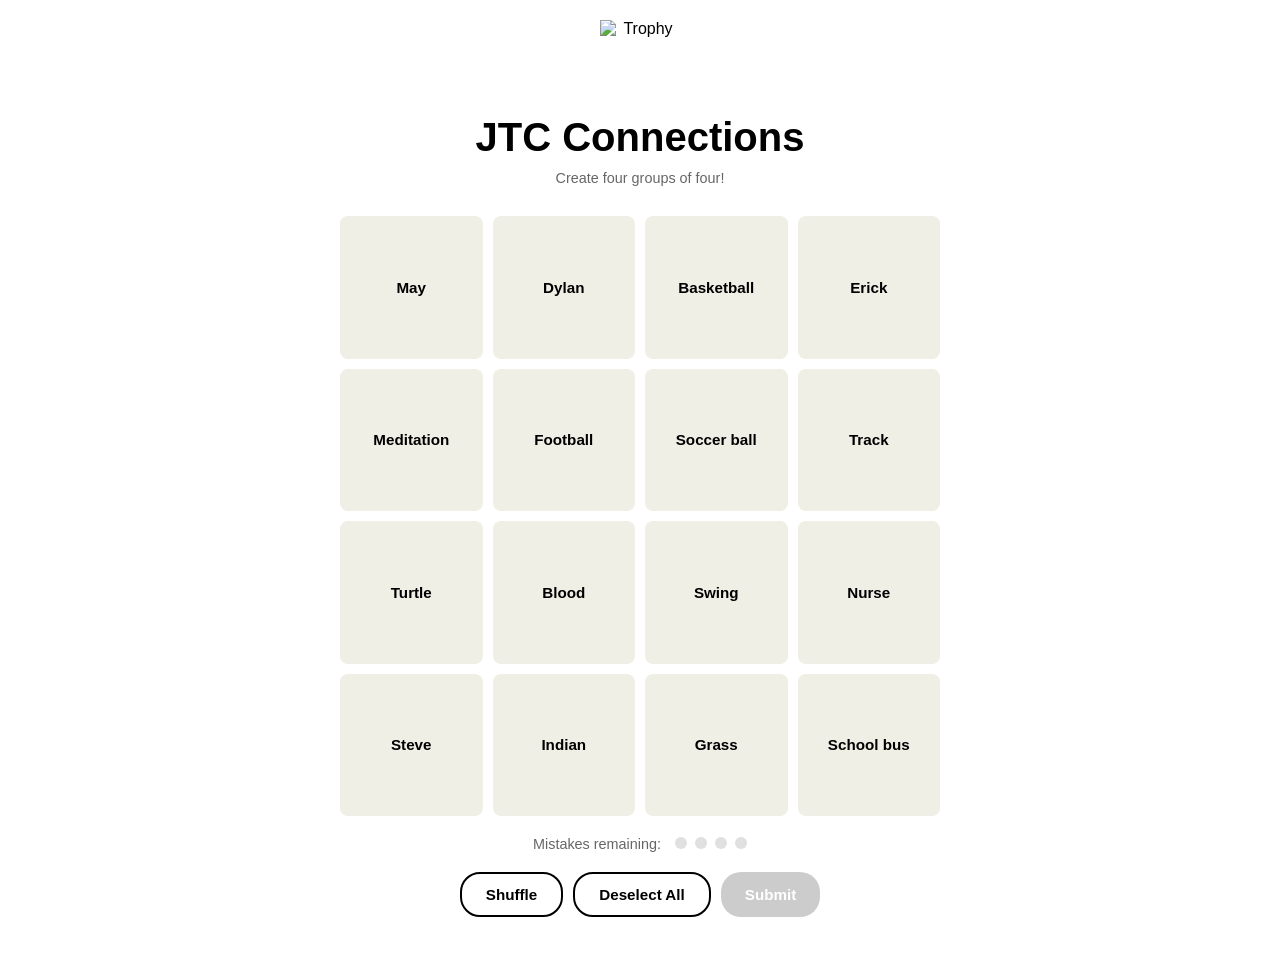
==== index.html @ 6e7b90ce "Rename Thunderdome to index.html" ====
<!DOCTYPE html>
<html lang="en">
<head>
    <meta charset="UTF-8">
    <meta name="viewport" content="width=device-width, initial-scale=1.0">
    <title>JTC Connections</title>
    <link rel="icon" type="image/png" href="IMG_5024.jpg">
    <style>
        * {
            margin: 0;
            padding: 0;
            box-sizing: border-box;
        }

        body {
            font-family: -apple-system, BlinkMacSystemFont, 'Segoe UI', Arial, sans-serif;
            background-color: #ffffff;
            display: flex;
            justify-content: center;
            align-items: center;
            min-height: 100vh;
            padding: 20px;
        }

        .game-container {
            max-width: 600px;
            width: 100%;
        }

        .header {
            text-align: center;
            margin-bottom: 30px;
        }

        .trophy-icon {
            width: 80px;
            height: 80px;
            margin: 0 auto 15px;
            display: block;
        }

        h1 {
            font-size: 2.5rem;
            font-weight: 700;
            margin-bottom: 10px;
        }

        .subtitle {
            color: #666;
            font-size: 0.9rem;
        }

        .solved-categories {
            margin-bottom: 20px;
        }

        .category-result {
            background-color: #f0f0f0;
            padding: 20px;
            margin-bottom: 10px;
            border-radius: 8px;
            text-align: center;
        }

        .category-result.yellow { background-color: #f9df6d; }
        .category-result.green { background-color: #a0c35a; }
        .category-result.blue { background-color: #b0c4ef; }
        .category-result.purple { background-color: #ba81c5; }

        .category-title {
            font-weight: 700;
            font-size: 1rem;
            margin-bottom: 8px;
            text-transform: uppercase;
        }

        .category-words {
            font-size: 0.95rem;
        }

        .grid {
            display: grid;
            grid-template-columns: repeat(4, 1fr);
            gap: 10px;
            margin-bottom: 20px;
        }

        .word-tile {
            background-color: #efefe6;
            aspect-ratio: 1;
            display: flex;
            align-items: center;
            justify-content: center;
            border-radius: 8px;
            text-align: center;
            cursor: pointer;
            font-weight: 600;
            font-size: 0.95rem;
            transition: all 0.2s;
            user-select: none;
            padding: 10px;
        }

        .word-tile:hover {
            background-color: #e0e0d8;
        }

        .word-tile.selected {
            background-color: #5a594e;
            color: white;
        }

        @keyframes shake {
            0%, 100% { transform: translateX(0); }
            25% { transform: translateX(-8px); }
            75% { transform: translateX(8px); }
        }

        .word-tile.shake {
            animation: shake 0.3s ease-in-out;
        }

        @keyframes bounce {
            0%, 100% { transform: translateY(0); }
            50% { transform: translateY(-10px); }
        }

        .word-tile.bounce {
            animation: bounce 0.5s ease-in-out;
        }

        .controls {
            display: flex;
            justify-content: center;
            gap: 10px;
            margin-bottom: 20px;
        }

        button {
            padding: 12px 24px;
            border: none;
            border-radius: 20px;
            font-weight: 600;
            cursor: pointer;
            font-size: 0.95rem;
            transition: all 0.2s;
        }

        .shuffle-btn {
            background-color: #fff;
            border: 2px solid #000;
        }

        .shuffle-btn:hover {
            background-color: #f0f0f0;
        }

        .deselect-btn {
            background-color: #fff;
            border: 2px solid #000;
        }

        .deselect-btn:hover {
            background-color: #f0f0f0;
        }

        .submit-btn {
            background-color: #000;
            color: white;
        }

        .submit-btn:hover {
            background-color: #333;
        }

        .submit-btn:disabled {
            background-color: #ccc;
            cursor: not-allowed;
        }

        .mistakes {
            text-align: center;
            margin-bottom: 20px;
            font-size: 0.9rem;
            color: #666;
        }

        .mistake-dots {
            display: inline-flex;
            gap: 8px;
            margin-left: 10px;
        }

        .mistake-dot {
            width: 12px;
            height: 12px;
            border-radius: 50%;
            background-color: #e0e0e0;
        }

        .mistake-dot.used {
            background-color: #5a594e;
        }

        .message {
            text-align: center;
            margin-bottom: 20px;
            padding: 15px;
            border-radius: 8px;
            font-weight: 600;
            display: none;
        }

        .message.show {
            display: block;
        }

        .message.error {
            background-color: #f8d7da;
            color: #721c24;
        }

        .message.one-away {
            background-color: #fff3cd;
            color: #856404;
        }

        .message.success {
            background-color: #d4edda;
            color: #155724;
        }

        .end-screen {
            text-align: center;
            padding: 40px 20px;
            display: none;
        }

        .end-screen.show {
            display: block;
        }

        .end-screen h2 {
            font-size: 2rem;
            margin-bottom: 20px;
        }

        .emoji-summary {
            font-size: 2rem;
            line-height: 1.2;
            margin: 20px 0;
            letter-spacing: 2px;
        }

        .share-btn {
            background-color: #538d4e;
            color: white;
            padding: 12px 24px;
            margin: 10px;
            border-radius: 20px;
            border: none;
            font-weight: 600;
            cursor: pointer;
            font-size: 0.95rem;
        }

        .share-btn:hover {
            background-color: #6aaa64;
        }

        .play-again-btn {
            background-color: #000;
            color: white;
            padding: 15px 30px;
            margin-top: 20px;
        }

        .play-again-btn:hover {
            background-color: #333;
        }
    </style>
</head>
<body>
    <div class="game-container">
        <div class="header">
            <img src="IMG_5024.jpg" width="500" height="500" alt="Trophy" class="trophy-icon">
            <h1>JTC Connections</h1>
            <div class="subtitle">Create four groups of four!</div>
        </div>

        <div class="solved-categories" id="solvedCategories"></div>

        <div class="message" id="message"></div>

        <div class="grid" id="grid"></div>

        <div class="mistakes">
            Mistakes remaining:
            <span class="mistake-dots">
                <span class="mistake-dot" id="dot1"></span>
                <span class="mistake-dot" id="dot2"></span>
                <span class="mistake-dot" id="dot3"></span>
                <span class="mistake-dot" id="dot4"></span>
            </span>
        </div>

        <div class="controls">
            <button class="shuffle-btn" onclick="shuffleWords()">Shuffle</button>
            <button class="deselect-btn" onclick="deselectAll()">Deselect All</button>
            <button class="submit-btn" id="submitBtn" onclick="submitGuess()" disabled>Submit</button>
        </div>

        <div class="end-screen" id="endScreen">
            <h2 id="endTitle"></h2>
            <div id="endMessage"></div>
            <div class="emoji-summary" id="emojiSummary"></div>
            <button class="share-btn" onclick="shareResults()">Share Results</button>
            <button class="play-again-btn" onclick="resetGame()">Play Again</button>
        </div>
    </div>

    <script>
        const categories = [
            {
                title: "Things found at recess",
                words: ["Football", "Swing", "Track", "Soccer ball"],
                color: "yellow",
                difficulty: 1
            },
            {
                title: "What you'll find in the front office",
                words: ["Nurse", "Turtle", "Dylan", "Erick"],
                color: "green",
                difficulty: 2
            },
            {
                title: "Radio code colors",
                words: ["School bus", "Grass", "Blood", "Basketball"],
                color: "blue",
                difficulty: 3
            },
            {
                title: "Connections to reset areas (Minecraft, Pokémon, Ocean, Focus)",
                words: ["Steve", "May", "Indian", "Meditation"],
                color: "purple",
                difficulty: 4
            }
        ];

        let remainingWords = [];
        let selectedWords = [];
        let solvedCategories = [];
        let mistakesRemaining = 4;
        let gameOver = false;
        let previousGuesses = [];
        let guessHistory = []; // Track all guesses with their results

        function initGame() {
            remainingWords = categories.flatMap(cat => cat.words);
            shuffleArray(remainingWords);
            renderGrid();
            updateMistakes();
        }

        function shuffleArray(array) {
            for (let i = array.length - 1; i > 0; i--) {
                const j = Math.floor(Math.random() * (i + 1));
                [array[i], array[j]] = [array[j], array[i]];
            }
        }

        function renderGrid() {
            const grid = document.getElementById('grid');
            grid.innerHTML = '';
            
            remainingWords.forEach(word => {
                const tile = document.createElement('div');
                tile.className = 'word-tile';
                if (selectedWords.includes(word)) {
                    tile.classList.add('selected');
                }
                tile.textContent = word;
                tile.onclick = () => toggleWord(word);
                grid.appendChild(tile);
            });

            updateSubmitButton();
        }

        function toggleWord(word) {
            if (gameOver) return;

            const index = selectedWords.indexOf(word);
            if (index > -1) {
                selectedWords.splice(index, 1);
            } else {
                if (selectedWords.length < 4) {
                    selectedWords.push(word);
                }
            }
            renderGrid();
        }

        function deselectAll() {
            selectedWords = [];
            renderGrid();
            hideMessage();
        }

        function shuffleWords() {
            shuffleArray(remainingWords);
            renderGrid();
        }

        function updateSubmitButton() {
            const btn = document.getElementById('submitBtn');
            if (selectedWords.length !== 4) {
                btn.disabled = true;
                return;
            }
            
            // Check if this exact guess has been tried before
            const sortedGuess = [...selectedWords].sort().join(',');
            const alreadyGuessed = previousGuesses.some(guess => 
                [...guess].sort().join(',') === sortedGuess
            );
            
            btn.disabled = alreadyGuessed;
        }

        function submitGuess() {
            if (selectedWords.length !== 4 || gameOver) return;

            // Add this guess to previous guesses
            previousGuesses.push([...selectedWords]);

            hideMessage();

            // Check if selection matches any category
            const matchedCategory = categories.find(cat => {
                if (solvedCategories.includes(cat)) return false;
                return cat.words.every(word => selectedWords.includes(word));
            });

            if (matchedCategory) {
                // Correct guess - bounce animation!
                guessHistory.push({ correct: true, category: matchedCategory, words: [...selectedWords] });
                
                const tiles = document.querySelectorAll('.word-tile.selected');
                tiles.forEach((tile, index) => {
                    setTimeout(() => {
                        tile.classList.add('bounce');
                    }, index * 100);
                });

                setTimeout(() => {
                    solvedCategories.push(matchedCategory);
                    remainingWords = remainingWords.filter(word => !selectedWords.includes(word));
                    selectedWords = [];
                    
                    renderSolvedCategory(matchedCategory);
                    renderGrid();

                    // Check win condition
                    if (solvedCategories.length === 4) {
                        setTimeout(() => showEndScreen(true), 1000);
                    }
                }, 800);
            } else {
                // Incorrect guess - shake animation!
                guessHistory.push({ correct: false, words: [...selectedWords] });
                
                const tiles = document.querySelectorAll('.word-tile.selected');
                tiles.forEach(tile => {
                    tile.classList.add('shake');
                });

                setTimeout(() => {
                    tiles.forEach(tile => {
                        tile.classList.remove('shake');
                    });

                    // Always count the mistake first
                    mistakesRemaining--;
                    updateMistakes();

                    // Check if one away (for message only)
                    const oneAway = categories.find(cat => {
                        if (solvedCategories.includes(cat)) return false;
                        const matches = cat.words.filter(word => selectedWords.includes(word)).length;
                        return matches === 3;
                    });

                    if (oneAway) {
                        showMessage("One away...", "one-away");
                    }
                    
                    if (mistakesRemaining === 0) {
                        gameOver = true;
                        // Show all remaining categories
                        categories.forEach(cat => {
                            if (!solvedCategories.includes(cat)) {
                                renderSolvedCategory(cat);
                            }
                        });
                        setTimeout(() => showEndScreen(false), 1500);
                    }
                    
                    // Keep selection highlighted after incorrect guess
                    renderGrid();
                }, 300);
            }
        }

        function renderSolvedCategory(category) {
            const container = document.getElementById('solvedCategories');
            const div = document.createElement('div');
            div.className = `category-result ${category.color}`;
            div.innerHTML = `
                <div class="category-title">${category.title}</div>
                <div class="category-words">${category.words.join(', ')}</div>
            `;
            container.appendChild(div);
        }

        function updateMistakes() {
            for (let i = 1; i <= 4; i++) {
                const dot = document.getElementById(`dot${i}`);
                if (4 - i < mistakesRemaining) {
                    dot.classList.remove('used');
                } else {
                    dot.classList.add('used');
                }
            }
        }

        function showMessage(text, type) {
            const msg = document.getElementById('message');
            msg.textContent = text;
            msg.className = `message ${type} show`;
            
            setTimeout(() => {
                msg.classList.remove('show');
            }, 2000);
        }

        function hideMessage() {
            const msg = document.getElementById('message');
            msg.classList.remove('show');
        }

        function showEndScreen(won) {
            document.getElementById('grid').style.display = 'none';
            document.querySelector('.controls').style.display = 'none';
            document.querySelector('.mistakes').style.display = 'none';
            
            const endScreen = document.getElementById('endScreen');
            const endTitle = document.getElementById('endTitle');
            const endMessage = document.getElementById('endMessage');
            const emojiSummary = document.getElementById('emojiSummary');
            
            if (won) {
                endTitle.textContent = '🎉 Congratulations! 🎉';
                endMessage.textContent = 'You solved all the categories!';
            } else {
                endTitle.textContent = 'Game Over';
                endMessage.textContent = 'Better luck next time!';
            }
            
            // Generate emoji summary
            emojiSummary.innerHTML = generateEmojiSummary();
            
            endScreen.classList.add('show');
        }

        function generateEmojiSummary() {
            const colorEmojis = {
                'yellow': '🟨',
                'green': '🟩',
                'blue': '🟦',
                'purple': '🟪'
            };
            
            let rows = [];
            
            guessHistory.forEach(guess => {
                if (guess.correct) {
                    // Correct guess - all 4 same color
                    const emoji = colorEmojis[guess.category.color];
                    rows.push(emoji + emoji + emoji + emoji);
                } else {
                    // Incorrect guess - show mixed colors based on which category each word belongs to
                    let row = '';
                    guess.words.forEach(word => {
                        const wordCategory = categories.find(cat => cat.words.includes(word));
                        row += colorEmojis[wordCategory.color];
                    });
                    rows.push(row);
                }
            });
            
            return rows.join('<br>');
        }

        function shareResults() {
            const colorEmojis = {
                'yellow': '🟨',
                'green': '🟩',
                'blue': '🟦',
                'purple': '🟪'
            };
            
            let rows = ['JTC Connections'];
            
            guessHistory.forEach(guess => {
                if (guess.correct) {
                    // Correct guess - all 4 same color
                    const emoji = colorEmojis[guess.category.color];
                    rows.push(emoji + emoji + emoji + emoji);
                } else {
                    // Incorrect guess - show mixed colors based on which category each word belongs to
                    let row = '';
                    guess.words.forEach(word => {
                        const wordCategory = categories.find(cat => cat.words.includes(word));
                        row += colorEmojis[wordCategory.color];
                    });
                    rows.push(row);
                }
            });
            
            let result = rows.join('\n');
            
            // Copy to clipboard
            if (navigator.clipboard && navigator.clipboard.writeText) {
                navigator.clipboard.writeText(result).then(() => {
                    const btn = document.querySelector('.share-btn');
                    const originalText = btn.textContent;
                    btn.textContent = 'Copied!';
                    setTimeout(() => {
                        btn.textContent = originalText;
                    }, 2000);
                }).catch(err => {
                    console.error('Copy failed:', err);
                    alert('Could not copy to clipboard: ' + result);
                });
            } else {
                // Fallback for browsers that don't support clipboard API
                alert('Copy this:\n\n' + result);
            }
        }

        function resetGame() {
            // Reset all game state
            remainingWords = [];
            selectedWords = [];
            solvedCategories = [];
            mistakesRemaining = 4;
            gameOver = false;
            previousGuesses = [];
            guessHistory = [];
            
            // Reset UI
            document.getElementById('solvedCategories').innerHTML = '';
            document.getElementById('grid').style.display = 'grid';
            document.querySelector('.controls').style.display = 'flex';
            document.querySelector('.mistakes').style.display = 'block';
            document.getElementById('endScreen').classList.remove('show');
            
            // Reset mistake dots
            for (let i = 1; i <= 4; i++) {
                document.getElementById(`dot${i}`).classList.remove('used');
            }
            
            hideMessage();
            initGame();
        }

        // Initialize game on load
        initGame();
    </script>
</body>
</html>
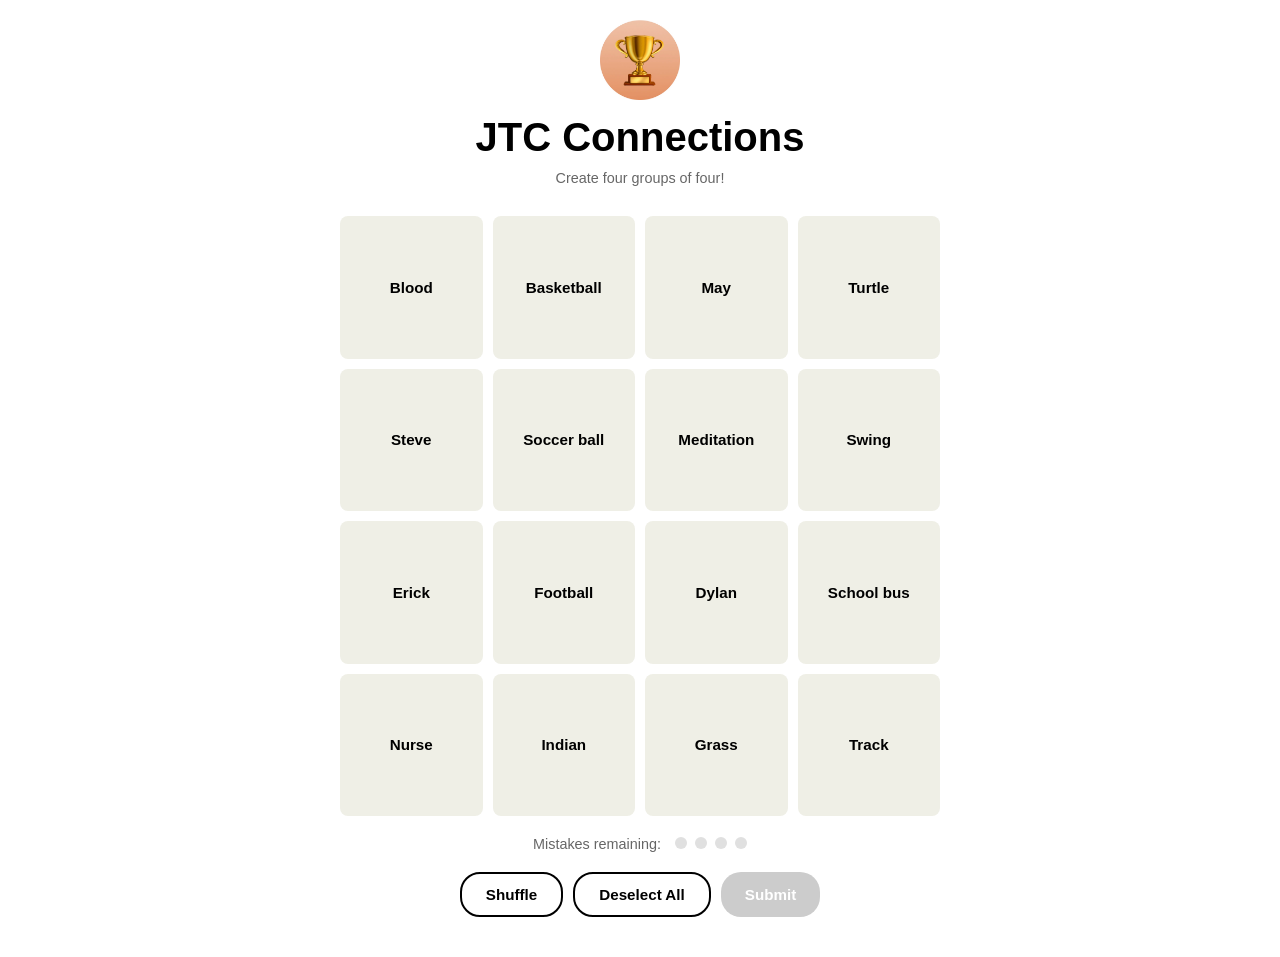
==== commit b6f2033c: "Update image paths in index.html" ====
--- a/index.html
+++ b/index.html
@@ -4,7 +4,7 @@
     <meta charset="UTF-8">
     <meta name="viewport" content="width=device-width, initial-scale=1.0">
     <title>JTC Connections</title>
-    <link rel="icon" type="image/png" href="IMG_5024.jpg">
+    <link rel="icon" type="image/png" href="images/IMG_5024.jpg">
     <style>
         * {
             margin: 0;
@@ -283,7 +283,7 @@
 <body>
     <div class="game-container">
         <div class="header">
-            <img src="IMG_5024.jpg" width="500" height="500" alt="Trophy" class="trophy-icon">
+            <img src="images/IMG_5024.jpg" width="500" height="500" alt="Trophy" class="trophy-icon">
             <h1>JTC Connections</h1>
             <div class="subtitle">Create four groups of four!</div>
         </div>
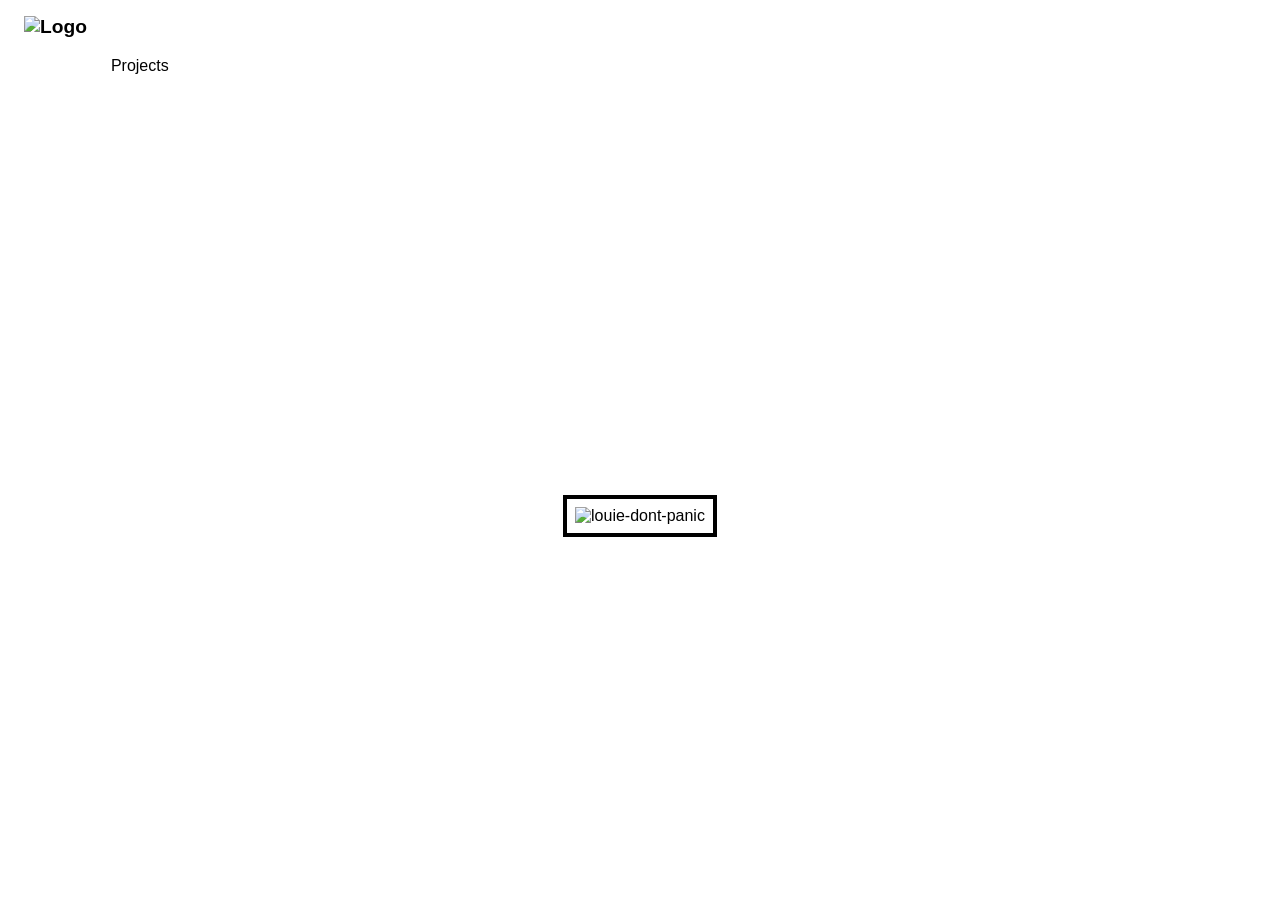
==== commit 0c878887: "Refactor index.html for landing page redesign Updated the HTML structure and styles for the landing " ====
--- a/index.html
+++ b/index.html
@@ -1,682 +1,94 @@
 <!DOCTYPE html>
 <html lang="en">
 <head>
-    <meta charset="UTF-8">
-    <meta name="viewport" content="width=device-width, initial-scale=1.0">
-    <title>JTC Connections</title>
-    <link rel="icon" type="image/png" href="images/IMG_5024.jpg">
-    <style>
-        * {
-            margin: 0;
-            padding: 0;
-            box-sizing: border-box;
-        }
+  <meta charset="UTF-8" />
+  <meta name="viewport" content="width=device-width, initial-scale=1.0" />
+  <title>Landing Page</title>
 
-        body {
-            font-family: -apple-system, BlinkMacSystemFont, 'Segoe UI', Arial, sans-serif;
-            background-color: #ffffff;
-            display: flex;
-            justify-content: center;
-            align-items: center;
-            min-height: 100vh;
-            padding: 20px;
-        }
+  <style>
+    * {
+      box-sizing: border-box;
+      margin: 0;
+      padding: 0;
+      font-family: Arial, Helvetica, sans-serif;
+    }
 
-        .game-container {
-            max-width: 600px;
-            width: 100%;
-        }
+    body {
+      min-height: 100vh;
+      display: flex;
+      flex-direction: column;
+    }
 
-        .header {
-            text-align: center;
-            margin-bottom: 30px;
-        }
+    /* NAVBAR */
+    header {
+  display: flex;
+  align-items: center;
+  padding: 16px 24px;
+  gap: 16px; /* controls space between logo and Projects */
+}
 
-        .trophy-icon {
-            width: 80px;
-            height: 80px;
-            margin: 0 auto 15px;
-            display: block;
-        }
+    .logo {
+      display: flex;
+      align-items: center;
+      text-decoration: none;
+      color: black;
+      font-weight: bold;
+      font-size: 1.2rem;
+    }
 
-        h1 {
-            font-size: 2.5rem;
-            font-weight: 700;
-            margin-bottom: 10px;
-        }
+    .logo img {
+      height: 100px;
+      margin-right: 8px;
+    }
 
-        .subtitle {
-            color: #666;
-            font-size: 0.9rem;
-        }
+    nav a {
+      text-decoration: none;
+      color: black;
+      font-size: 1rem;
+    }
 
-        .solved-categories {
-            margin-bottom: 20px;
-        }
+    nav a:hover {
+      text-decoration: underline;
+    }
 
-        .category-result {
-            background-color: #f0f0f0;
-            padding: 20px;
-            margin-bottom: 10px;
-            border-radius: 8px;
-            text-align: center;
-        }
+    /* MAIN CONTENT */
+    main {
+      flex: 1;
+      display: flex;
+      align-items: center;
+      justify-content: center;
+    }
 
-        .category-result.yellow { background-color: #f9df6d; }
-        .category-result.green { background-color: #a0c35a; }
-        .category-result.blue { background-color: #b0c4ef; }
-        .category-result.purple { background-color: #ba81c5; }
+    .image-container {
+      border: 4px solid black;
+      padding: 8px;
+    }
 
-        .category-title {
-            font-weight: 700;
-            font-size: 1rem;
-            margin-bottom: 8px;
-            text-transform: uppercase;
-        }
-
-        .category-words {
-            font-size: 0.95rem;
-        }
-
-        .grid {
-            display: grid;
-            grid-template-columns: repeat(4, 1fr);
-            gap: 10px;
-            margin-bottom: 20px;
-        }
-
-        .word-tile {
-            background-color: #efefe6;
-            aspect-ratio: 1;
-            display: flex;
-            align-items: center;
-            justify-content: center;
-            border-radius: 8px;
-            text-align: center;
-            cursor: pointer;
-            font-weight: 600;
-            font-size: 0.95rem;
-            transition: all 0.2s;
-            user-select: none;
-            padding: 10px;
-        }
-
-        .word-tile:hover {
-            background-color: #e0e0d8;
-        }
-
-        .word-tile.selected {
-            background-color: #5a594e;
-            color: white;
-        }
-
-        @keyframes shake {
-            0%, 100% { transform: translateX(0); }
-            25% { transform: translateX(-8px); }
-            75% { transform: translateX(8px); }
-        }
-
-        .word-tile.shake {
-            animation: shake 0.3s ease-in-out;
-        }
-
-        @keyframes bounce {
-            0%, 100% { transform: translateY(0); }
-            50% { transform: translateY(-10px); }
-        }
-
-        .word-tile.bounce {
-            animation: bounce 0.5s ease-in-out;
-        }
-
-        .controls {
-            display: flex;
-            justify-content: center;
-            gap: 10px;
-            margin-bottom: 20px;
-        }
-
-        button {
-            padding: 12px 24px;
-            border: none;
-            border-radius: 20px;
-            font-weight: 600;
-            cursor: pointer;
-            font-size: 0.95rem;
-            transition: all 0.2s;
-        }
-
-        .shuffle-btn {
-            background-color: #fff;
-            border: 2px solid #000;
-        }
-
-        .shuffle-btn:hover {
-            background-color: #f0f0f0;
-        }
-
-        .deselect-btn {
-            background-color: #fff;
-            border: 2px solid #000;
-        }
-
-        .deselect-btn:hover {
-            background-color: #f0f0f0;
-        }
-
-        .submit-btn {
-            background-color: #000;
-            color: white;
-        }
-
-        .submit-btn:hover {
-            background-color: #333;
-        }
-
-        .submit-btn:disabled {
-            background-color: #ccc;
-            cursor: not-allowed;
-        }
-
-        .mistakes {
-            text-align: center;
-            margin-bottom: 20px;
-            font-size: 0.9rem;
-            color: #666;
-        }
-
-        .mistake-dots {
-            display: inline-flex;
-            gap: 8px;
-            margin-left: 10px;
-        }
-
-        .mistake-dot {
-            width: 12px;
-            height: 12px;
-            border-radius: 50%;
-            background-color: #e0e0e0;
-        }
-
-        .mistake-dot.used {
-            background-color: #5a594e;
-        }
-
-        .message {
-            text-align: center;
-            margin-bottom: 20px;
-            padding: 15px;
-            border-radius: 8px;
-            font-weight: 600;
-            display: none;
-        }
-
-        .message.show {
-            display: block;
-        }
-
-        .message.error {
-            background-color: #f8d7da;
-            color: #721c24;
-        }
-
-        .message.one-away {
-            background-color: #fff3cd;
-            color: #856404;
-        }
-
-        .message.success {
-            background-color: #d4edda;
-            color: #155724;
-        }
-
-        .end-screen {
-            text-align: center;
-            padding: 40px 20px;
-            display: none;
-        }
-
-        .end-screen.show {
-            display: block;
-        }
-
-        .end-screen h2 {
-            font-size: 2rem;
-            margin-bottom: 20px;
-        }
-
-        .emoji-summary {
-            font-size: 2rem;
-            line-height: 1.2;
-            margin: 20px 0;
-            letter-spacing: 2px;
-        }
-
-        .share-btn {
-            background-color: #538d4e;
-            color: white;
-            padding: 12px 24px;
-            margin: 10px;
-            border-radius: 20px;
-            border: none;
-            font-weight: 600;
-            cursor: pointer;
-            font-size: 0.95rem;
-        }
-
-        .share-btn:hover {
-            background-color: #6aaa64;
-        }
-
-        .play-again-btn {
-            background-color: #000;
-            color: white;
-            padding: 15px 30px;
-            margin-top: 20px;
-        }
-
-        .play-again-btn:hover {
-            background-color: #333;
-        }
-    </style>
+    .image-container img {
+      max-width: 80vw;
+      max-height: 70vh;
+      display: block;
+    }
+  </style>
 </head>
 <body>
-    <div class="game-container">
-        <div class="header">
-            <img src="images/IMG_5024.jpg" width="500" height="500" alt="Trophy" class="trophy-icon">
-            <h1>JTC Connections</h1>
-            <div class="subtitle">Create four groups of four!</div>
-        </div>
 
-        <div class="solved-categories" id="solvedCategories"></div>
+  <header>
+    <a href="/" class="logo">
+     <img src="images/louie-and-me-cartoon-logo.png" alt="Logo"> 
+      
+    </a>
 
-        <div class="message" id="message"></div>
+    <nav>
+      <a href="JTC-Connections.html">Projects</a>
+    </nav>
+  </header>
 
-        <div class="grid" id="grid"></div>
+  <main>
+    <div class="image-container">
+      <img src="images/louie-dont-panic.webp" alt="louie-dont-panic">
+    </div>
+  </main>
 
-        <div class="mistakes">
-            Mistakes remaining:
-            <span class="mistake-dots">
-                <span class="mistake-dot" id="dot1"></span>
-                <span class="mistake-dot" id="dot2"></span>
-                <span class="mistake-dot" id="dot3"></span>
-                <span class="mistake-dot" id="dot4"></span>
-            </span>
-        </div>
-
-        <div class="controls">
-            <button class="shuffle-btn" onclick="shuffleWords()">Shuffle</button>
-            <button class="deselect-btn" onclick="deselectAll()">Deselect All</button>
-            <button class="submit-btn" id="submitBtn" onclick="submitGuess()" disabled>Submit</button>
-        </div>
-
-        <div class="end-screen" id="endScreen">
-            <h2 id="endTitle"></h2>
-            <div id="endMessage"></div>
-            <div class="emoji-summary" id="emojiSummary"></div>
-            <button class="share-btn" onclick="shareResults()">Share Results</button>
-            <button class="play-again-btn" onclick="resetGame()">Play Again</button>
-        </div>
-    </div>
-
-    <script>
-        const categories = [
-            {
-                title: "Things found at recess",
-                words: ["Football", "Swing", "Track", "Soccer ball"],
-                color: "yellow",
-                difficulty: 1
-            },
-            {
-                title: "What you'll find in the front office",
-                words: ["Nurse", "Turtle", "Dylan", "Erick"],
-                color: "green",
-                difficulty: 2
-            },
-            {
-                title: "Radio code colors",
-                words: ["School bus", "Grass", "Blood", "Basketball"],
-                color: "blue",
-                difficulty: 3
-            },
-            {
-                title: "Connections to reset areas (Minecraft, Pokémon, Ocean, Focus)",
-                words: ["Steve", "May", "Indian", "Meditation"],
-                color: "purple",
-                difficulty: 4
-            }
-        ];
-
-        let remainingWords = [];
-        let selectedWords = [];
-        let solvedCategories = [];
-        let mistakesRemaining = 4;
-        let gameOver = false;
-        let previousGuesses = [];
-        let guessHistory = []; // Track all guesses with their results
-
-        function initGame() {
-            remainingWords = categories.flatMap(cat => cat.words);
-            shuffleArray(remainingWords);
-            renderGrid();
-            updateMistakes();
-        }
-
-        function shuffleArray(array) {
-            for (let i = array.length - 1; i > 0; i--) {
-                const j = Math.floor(Math.random() * (i + 1));
-                [array[i], array[j]] = [array[j], array[i]];
-            }
-        }
-
-        function renderGrid() {
-            const grid = document.getElementById('grid');
-            grid.innerHTML = '';
-            
-            remainingWords.forEach(word => {
-                const tile = document.createElement('div');
-                tile.className = 'word-tile';
-                if (selectedWords.includes(word)) {
-                    tile.classList.add('selected');
-                }
-                tile.textContent = word;
-                tile.onclick = () => toggleWord(word);
-                grid.appendChild(tile);
-            });
-
-            updateSubmitButton();
-        }
-
-        function toggleWord(word) {
-            if (gameOver) return;
-
-            const index = selectedWords.indexOf(word);
-            if (index > -1) {
-                selectedWords.splice(index, 1);
-            } else {
-                if (selectedWords.length < 4) {
-                    selectedWords.push(word);
-                }
-            }
-            renderGrid();
-        }
-
-        function deselectAll() {
-            selectedWords = [];
-            renderGrid();
-            hideMessage();
-        }
-
-        function shuffleWords() {
-            shuffleArray(remainingWords);
-            renderGrid();
-        }
-
-        function updateSubmitButton() {
-            const btn = document.getElementById('submitBtn');
-            if (selectedWords.length !== 4) {
-                btn.disabled = true;
-                return;
-            }
-            
-            // Check if this exact guess has been tried before
-            const sortedGuess = [...selectedWords].sort().join(',');
-            const alreadyGuessed = previousGuesses.some(guess => 
-                [...guess].sort().join(',') === sortedGuess
-            );
-            
-            btn.disabled = alreadyGuessed;
-        }
-
-        function submitGuess() {
-            if (selectedWords.length !== 4 || gameOver) return;
-
-            // Add this guess to previous guesses
-            previousGuesses.push([...selectedWords]);
-
-            hideMessage();
-
-            // Check if selection matches any category
-            const matchedCategory = categories.find(cat => {
-                if (solvedCategories.includes(cat)) return false;
-                return cat.words.every(word => selectedWords.includes(word));
-            });
-
-            if (matchedCategory) {
-                // Correct guess - bounce animation!
-                guessHistory.push({ correct: true, category: matchedCategory, words: [...selectedWords] });
-                
-                const tiles = document.querySelectorAll('.word-tile.selected');
-                tiles.forEach((tile, index) => {
-                    setTimeout(() => {
-                        tile.classList.add('bounce');
-                    }, index * 100);
-                });
-
-                setTimeout(() => {
-                    solvedCategories.push(matchedCategory);
-                    remainingWords = remainingWords.filter(word => !selectedWords.includes(word));
-                    selectedWords = [];
-                    
-                    renderSolvedCategory(matchedCategory);
-                    renderGrid();
-
-                    // Check win condition
-                    if (solvedCategories.length === 4) {
-                        setTimeout(() => showEndScreen(true), 1000);
-                    }
-                }, 800);
-            } else {
-                // Incorrect guess - shake animation!
-                guessHistory.push({ correct: false, words: [...selectedWords] });
-                
-                const tiles = document.querySelectorAll('.word-tile.selected');
-                tiles.forEach(tile => {
-                    tile.classList.add('shake');
-                });
-
-                setTimeout(() => {
-                    tiles.forEach(tile => {
-                        tile.classList.remove('shake');
-                    });
-
-                    // Always count the mistake first
-                    mistakesRemaining--;
-                    updateMistakes();
-
-                    // Check if one away (for message only)
-                    const oneAway = categories.find(cat => {
-                        if (solvedCategories.includes(cat)) return false;
-                        const matches = cat.words.filter(word => selectedWords.includes(word)).length;
-                        return matches === 3;
-                    });
-
-                    if (oneAway) {
-                        showMessage("One away...", "one-away");
-                    }
-                    
-                    if (mistakesRemaining === 0) {
-                        gameOver = true;
-                        // Show all remaining categories
-                        categories.forEach(cat => {
-                            if (!solvedCategories.includes(cat)) {
-                                renderSolvedCategory(cat);
-                            }
-                        });
-                        setTimeout(() => showEndScreen(false), 1500);
-                    }
-                    
-                    // Keep selection highlighted after incorrect guess
-                    renderGrid();
-                }, 300);
-            }
-        }
-
-        function renderSolvedCategory(category) {
-            const container = document.getElementById('solvedCategories');
-            const div = document.createElement('div');
-            div.className = `category-result ${category.color}`;
-            div.innerHTML = `
-                <div class="category-title">${category.title}</div>
-                <div class="category-words">${category.words.join(', ')}</div>
-            `;
-            container.appendChild(div);
-        }
-
-        function updateMistakes() {
-            for (let i = 1; i <= 4; i++) {
-                const dot = document.getElementById(`dot${i}`);
-                if (4 - i < mistakesRemaining) {
-                    dot.classList.remove('used');
-                } else {
-                    dot.classList.add('used');
-                }
-            }
-        }
-
-        function showMessage(text, type) {
-            const msg = document.getElementById('message');
-            msg.textContent = text;
-            msg.className = `message ${type} show`;
-            
-            setTimeout(() => {
-                msg.classList.remove('show');
-            }, 2000);
-        }
-
-        function hideMessage() {
-            const msg = document.getElementById('message');
-            msg.classList.remove('show');
-        }
-
-        function showEndScreen(won) {
-            document.getElementById('grid').style.display = 'none';
-            document.querySelector('.controls').style.display = 'none';
-            document.querySelector('.mistakes').style.display = 'none';
-            
-            const endScreen = document.getElementById('endScreen');
-            const endTitle = document.getElementById('endTitle');
-            const endMessage = document.getElementById('endMessage');
-            const emojiSummary = document.getElementById('emojiSummary');
-            
-            if (won) {
-                endTitle.textContent = '🎉 Congratulations! 🎉';
-                endMessage.textContent = 'You solved all the categories!';
-            } else {
-                endTitle.textContent = 'Game Over';
-                endMessage.textContent = 'Better luck next time!';
-            }
-            
-            // Generate emoji summary
-            emojiSummary.innerHTML = generateEmojiSummary();
-            
-            endScreen.classList.add('show');
-        }
-
-        function generateEmojiSummary() {
-            const colorEmojis = {
-                'yellow': '🟨',
-                'green': '🟩',
-                'blue': '🟦',
-                'purple': '🟪'
-            };
-            
-            let rows = [];
-            
-            guessHistory.forEach(guess => {
-                if (guess.correct) {
-                    // Correct guess - all 4 same color
-                    const emoji = colorEmojis[guess.category.color];
-                    rows.push(emoji + emoji + emoji + emoji);
-                } else {
-                    // Incorrect guess - show mixed colors based on which category each word belongs to
-                    let row = '';
-                    guess.words.forEach(word => {
-                        const wordCategory = categories.find(cat => cat.words.includes(word));
-                        row += colorEmojis[wordCategory.color];
-                    });
-                    rows.push(row);
-                }
-            });
-            
-            return rows.join('<br>');
-        }
-
-        function shareResults() {
-            const colorEmojis = {
-                'yellow': '🟨',
-                'green': '🟩',
-                'blue': '🟦',
-                'purple': '🟪'
-            };
-            
-            let rows = ['JTC Connections'];
-            
-            guessHistory.forEach(guess => {
-                if (guess.correct) {
-                    // Correct guess - all 4 same color
-                    const emoji = colorEmojis[guess.category.color];
-                    rows.push(emoji + emoji + emoji + emoji);
-                } else {
-                    // Incorrect guess - show mixed colors based on which category each word belongs to
-                    let row = '';
-                    guess.words.forEach(word => {
-                        const wordCategory = categories.find(cat => cat.words.includes(word));
-                        row += colorEmojis[wordCategory.color];
-                    });
-                    rows.push(row);
-                }
-            });
-            
-            let result = rows.join('\n');
-            
-            // Copy to clipboard
-            if (navigator.clipboard && navigator.clipboard.writeText) {
-                navigator.clipboard.writeText(result).then(() => {
-                    const btn = document.querySelector('.share-btn');
-                    const originalText = btn.textContent;
-                    btn.textContent = 'Copied!';
-                    setTimeout(() => {
-                        btn.textContent = originalText;
-                    }, 2000);
-                }).catch(err => {
-                    console.error('Copy failed:', err);
-                    alert('Could not copy to clipboard: ' + result);
-                });
-            } else {
-                // Fallback for browsers that don't support clipboard API
-                alert('Copy this:\n\n' + result);
-            }
-        }
-
-        function resetGame() {
-            // Reset all game state
-            remainingWords = [];
-            selectedWords = [];
-            solvedCategories = [];
-            mistakesRemaining = 4;
-            gameOver = false;
-            previousGuesses = [];
-            guessHistory = [];
-            
-            // Reset UI
-            document.getElementById('solvedCategories').innerHTML = '';
-            document.getElementById('grid').style.display = 'grid';
-            document.querySelector('.controls').style.display = 'flex';
-            document.querySelector('.mistakes').style.display = 'block';
-            document.getElementById('endScreen').classList.remove('show');
-            
-            // Reset mistake dots
-            for (let i = 1; i <= 4; i++) {
-                document.getElementById(`dot${i}`).classList.remove('used');
-            }
-            
-            hideMessage();
-            initGame();
-        }
-
-        // Initialize game on load
-        initGame();
-    </script>
 </body>
 </html>
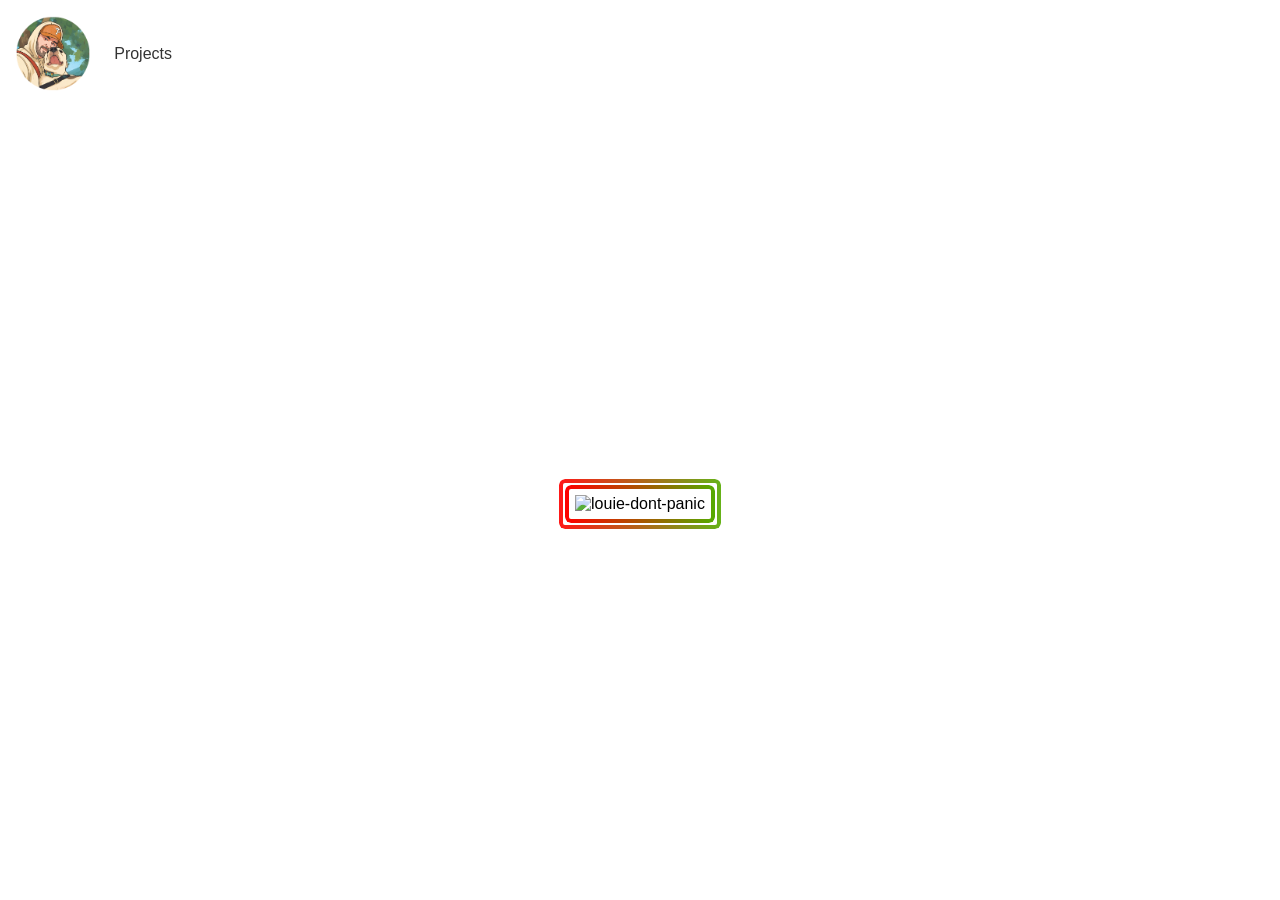
==== commit b29c7093: "Add files via upload" ====
--- a/index.html
+++ b/index.html
@@ -4,89 +4,22 @@
   <meta charset="UTF-8" />
   <meta name="viewport" content="width=device-width, initial-scale=1.0" />
   <title>Landing Page</title>
+  <link rel="stylesheet" href="css/styles.css">
+  <!-- <link rel="stylesheet" href="css/header-styles.css"> -->
 
-  <style>
-    * {
-      box-sizing: border-box;
-      margin: 0;
-      padding: 0;
-      font-family: Arial, Helvetica, sans-serif;
-    }
-
-    body {
-      min-height: 100vh;
-      display: flex;
-      flex-direction: column;
-    }
-
-    /* NAVBAR */
-    header {
-  display: flex;
-  align-items: center;
-  padding: 16px 24px;
-  gap: 16px; /* controls space between logo and Projects */
-}
-
-    .logo {
-      display: flex;
-      align-items: center;
-      text-decoration: none;
-      color: black;
-      font-weight: bold;
-      font-size: 1.2rem;
-    }
-
-    .logo img {
-      height: 100px;
-      margin-right: 8px;
-    }
-
-    nav a {
-      text-decoration: none;
-      color: black;
-      font-size: 1rem;
-    }
-
-    nav a:hover {
-      text-decoration: underline;
-    }
-
-    /* MAIN CONTENT */
-    main {
-      flex: 1;
-      display: flex;
-      align-items: center;
-      justify-content: center;
-    }
-
-    .image-container {
-      border: 4px solid black;
-      padding: 8px;
-    }
-
-    .image-container img {
-      max-width: 80vw;
-      max-height: 70vh;
-      display: block;
-    }
-  </style>
 </head>
 <body>
-
-  <header>
-    <a href="/" class="logo">
-     <img src="images/louie-and-me-cartoon-logo.png" alt="Logo"> 
-      
-    </a>
-
-    <nav>
-      <a href="JTC-Connections.html">Projects</a>
-    </nav>
-  </header>
-
+  <script src="/js/simple-header.js"></script>
+  <script>
+    createHeader(
+        'assets/images/louie-and-me-cartoon-logo-copy.png',
+        'index.html',
+        [{ text: 'Projects', href: 'pages/projects/JTC-Connections.html' }]
+    );
+</script>
   <main>
     <div class="image-container">
-      <img src="images/louie-dont-panic.webp" alt="louie-dont-panic">
+      <img src="assets/images/louie-dont-panic.png" alt="louie-dont-panic">
     </div>
   </main>
 
--- a/css/styles.css
+++ b/css/styles.css
@@ -0,0 +1,132 @@
+* {
+  box-sizing: border-box;
+  margin: 0;
+  padding: 0;
+  font-family: Arial, Helvetica, sans-serif;
+}
+
+body {
+  min-height: 100vh;
+  display: flex;
+  flex-direction: column;
+}
+
+/* NAVBAR */
+header {
+width: 100%;  
+display: flex;
+align-items: center;
+padding: 16px 16px;
+gap: 16px; /* controls space between logo and Projects */
+}
+
+.logo {
+  display: flex;
+  align-items: center;
+  text-decoration: none;
+  color: black;
+  font-weight: bold;
+  font-size: 1.2rem;
+}
+
+.logo img {
+  height: 100px;
+  margin-right: 8px;
+}
+
+nav a {
+  text-decoration: none;
+  color: black;
+  font-size: 1rem;
+}
+
+nav a:hover {
+  text-decoration: underline;
+}
+
+/* MAIN CONTENT */
+main {
+  flex: 1;
+  display: flex;
+  align-items: center;
+  justify-content: center;
+}
+
+/* .image-container {
+  border: 4px solid black;
+  padding: 4px;
+}
+
+.image-container img {
+  max-width: 80vw;
+  max-height: 70vh;
+  display: flex-start;
+} */
+
+
+.image-container {
+  position: relative;
+  display: inline-block;
+  padding: 10px; /* space for borders */
+}
+
+/* image */
+.image-container img {
+  max-width: 80vw;
+  max-height: 70vh;
+  display: block;
+  position: relative;
+  z-index: 2;
+}
+
+/* first (inner) animated border */
+.image-container::before,
+.image-container::after {
+  content: "";
+  position: absolute;
+  inset: 0;
+  border-radius: 6px;
+  padding: 4px;
+  background: linear-gradient(
+    90deg,
+    red,
+    /* yellow, */
+    lime,
+    /* cyan, */
+    /* blue,
+    magenta, */
+    red
+  );
+  background-size: 300% 300%;
+  animation: borderFlow 6s linear infinite;
+  pointer-events: none;
+}
+
+/* inner border */
+.image-container::before {
+  z-index: 1;
+}
+
+/* outer border */
+.image-container::after {
+  inset: -6px;                /* pushes it outward */
+  animation-duration: 10s;    /* different speed */
+  opacity: 0.9;
+}
+
+/* creates hollow center so border shows */
+.image-container::before,
+.image-container::after {
+  -webkit-mask:
+    linear-gradient(#000 0 0) content-box,
+    linear-gradient(#000 0 0);
+  -webkit-mask-composite: xor;
+          mask-composite: exclude;
+}
+
+/* animation */
+@keyframes borderFlow {
+  0%   { background-position: 0% 50%; }
+  100% { background-position: 300% 50%; }
+}
+
--- a/css/header-styles.css
+++ b/css/header-styles.css
@@ -0,0 +1,18 @@
+/* .top-nav {
+    position: fixed;
+    top: 16px;
+    left: 24px;
+    z-index: 1000;
+    } */
+    
+    /* .top-nav a {
+    text-decoration: none;
+    color: #000;
+    font-weight: 600;
+    font-size: 0.95rem;
+    } */
+    
+    /* .top-nav a:hover {
+    text-decoration: underline;
+    } */
+    
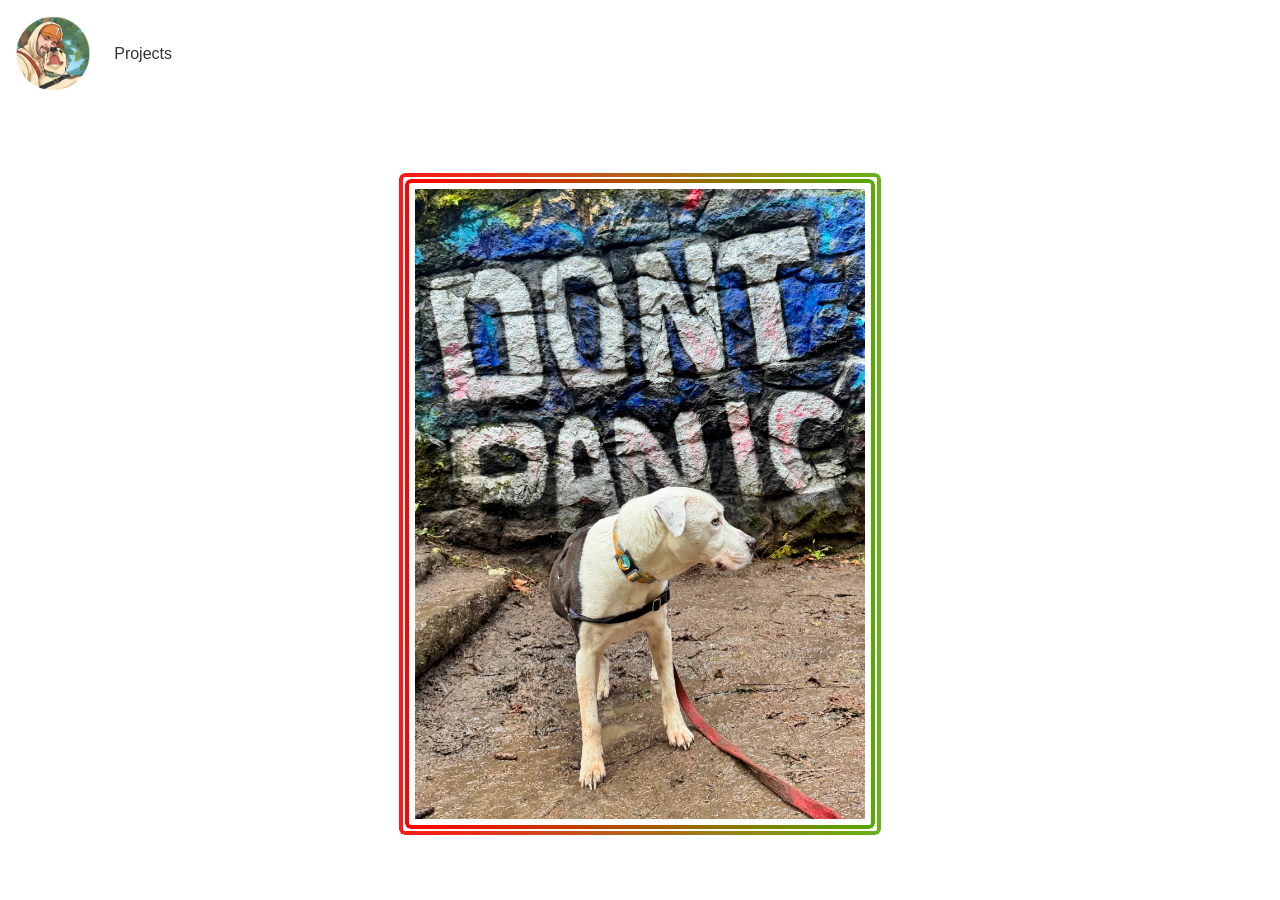
==== commit 7e8e8ede: "Fix image filename case in index.html" ====
--- a/index.html
+++ b/index.html
@@ -19,7 +19,7 @@
 </script>
   <main>
     <div class="image-container">
-      <img src="assets/images/louie-dont-panic.png" alt="louie-dont-panic">
+      <img src="assets/images/Louie-dont-panic.png" alt="louie-dont-panic">
     </div>
   </main>
 
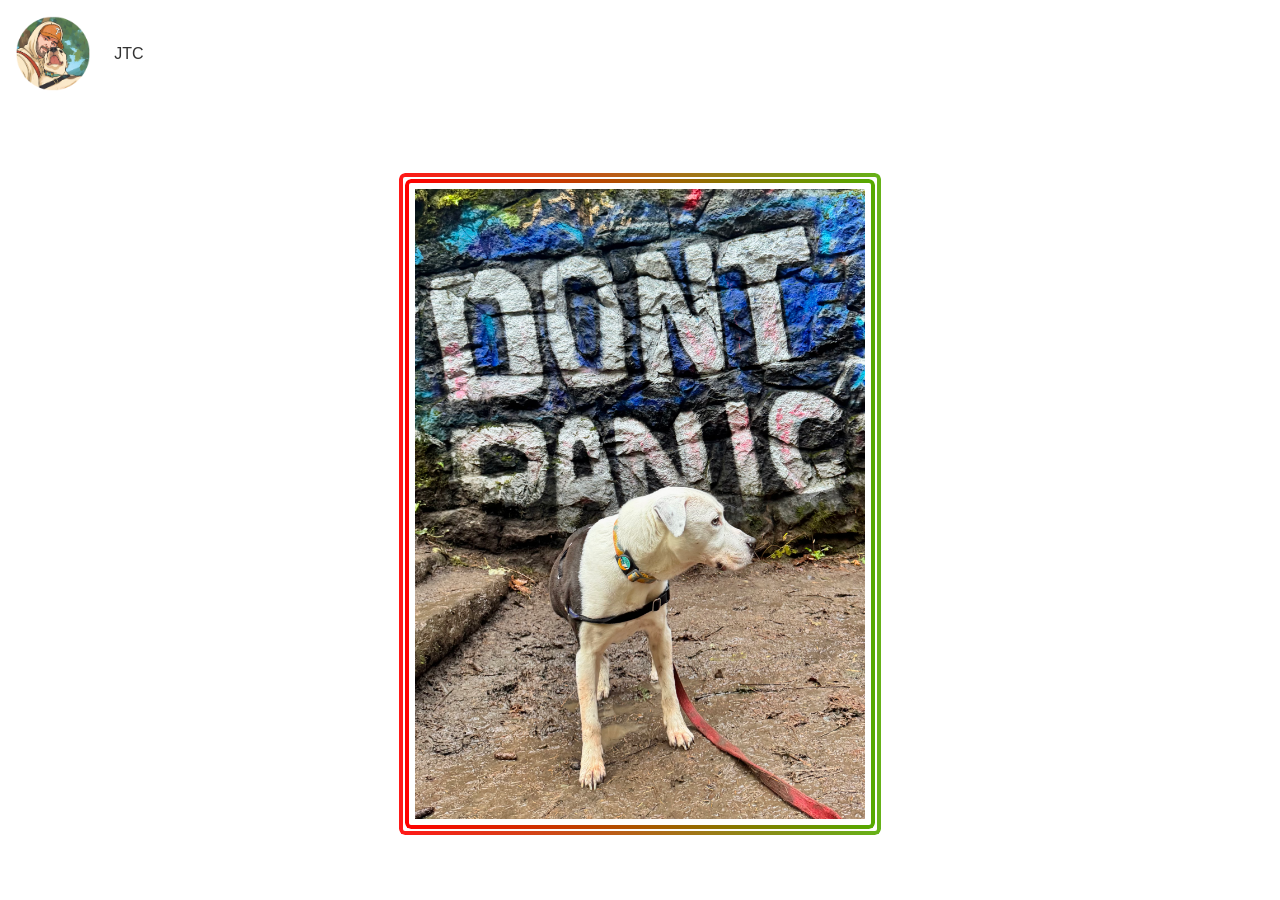
==== commit f67069a7: "Update navigation link text from 'Projects' to 'JTC'" ====
--- a/index.html
+++ b/index.html
@@ -14,7 +14,7 @@
     createHeader(
         'assets/images/louie-and-me-cartoon-logo-copy.png',
         'index.html',
-        [{ text: 'Projects', href: 'pages/projects/JTC-Connections.html' }]
+        [{ text: 'JTC', href: 'pages/projects/JTC-Connections.html' }]
     );
 </script>
   <main>
